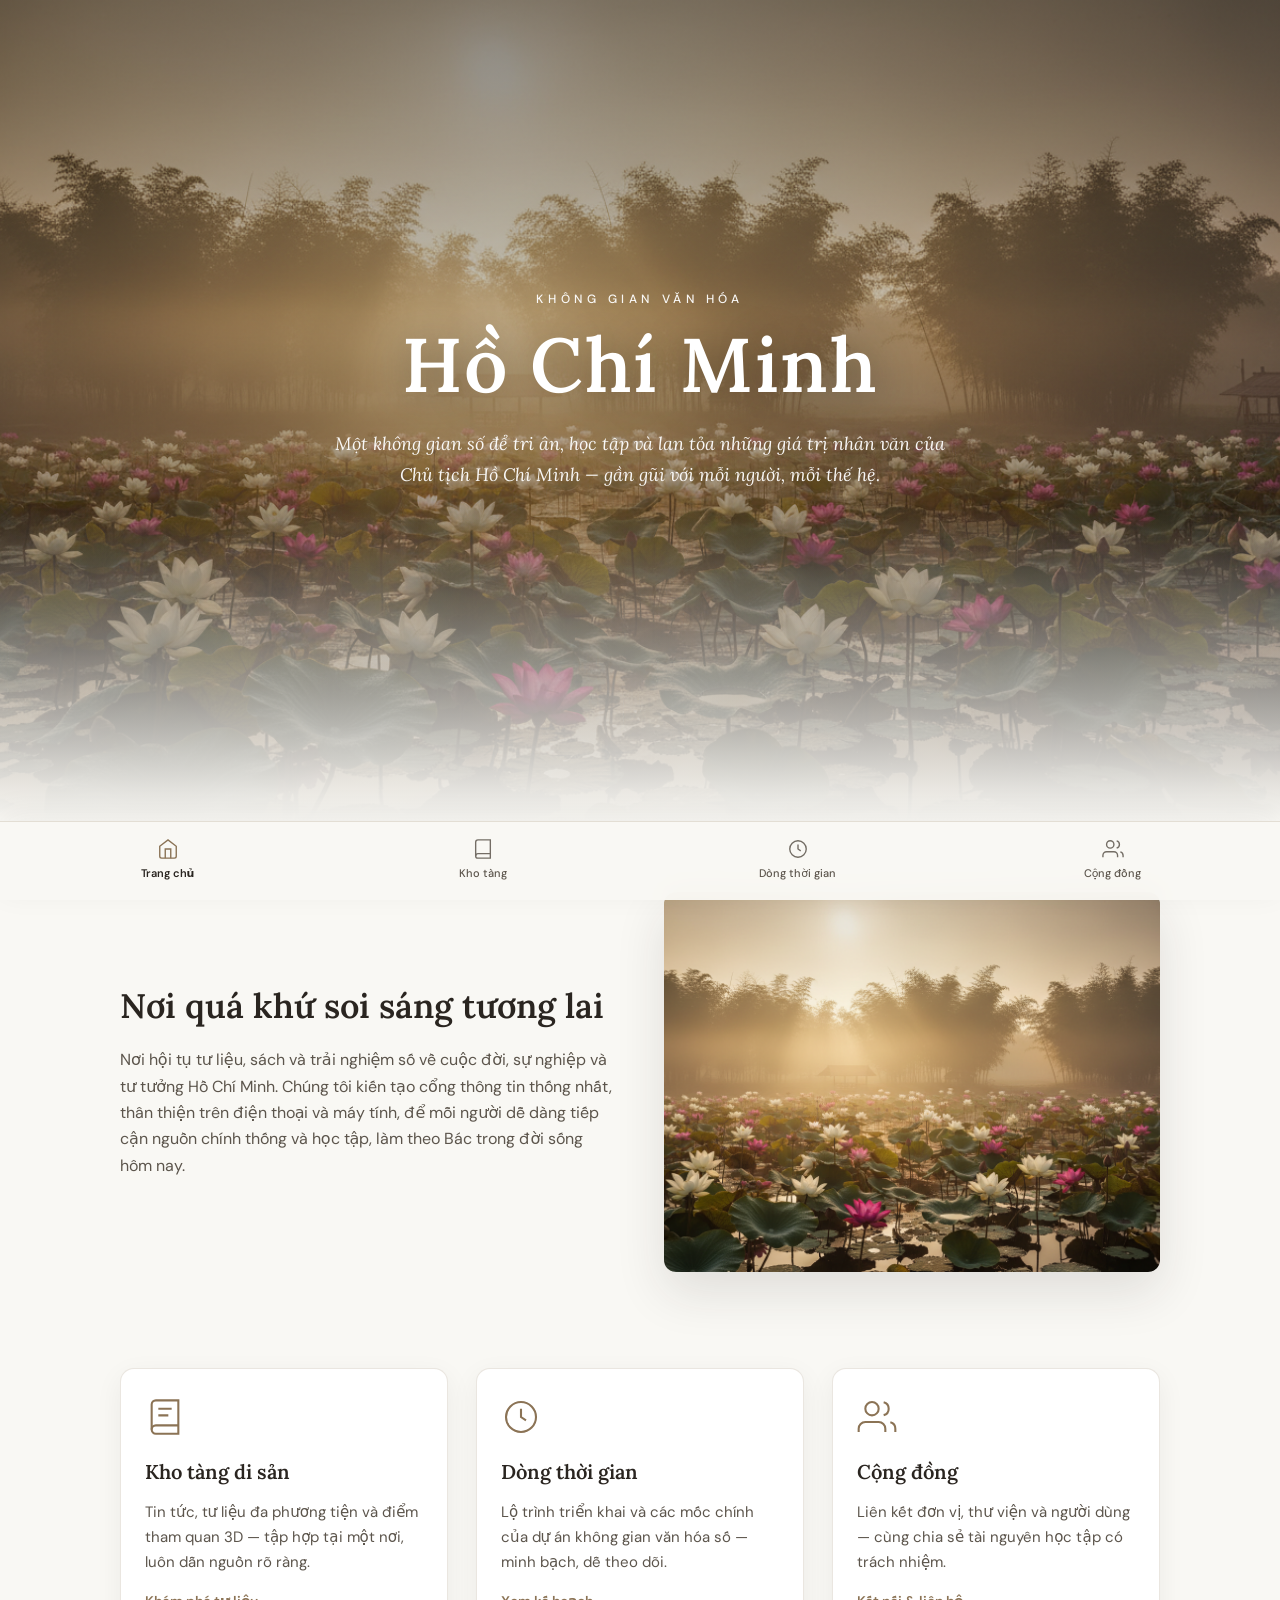
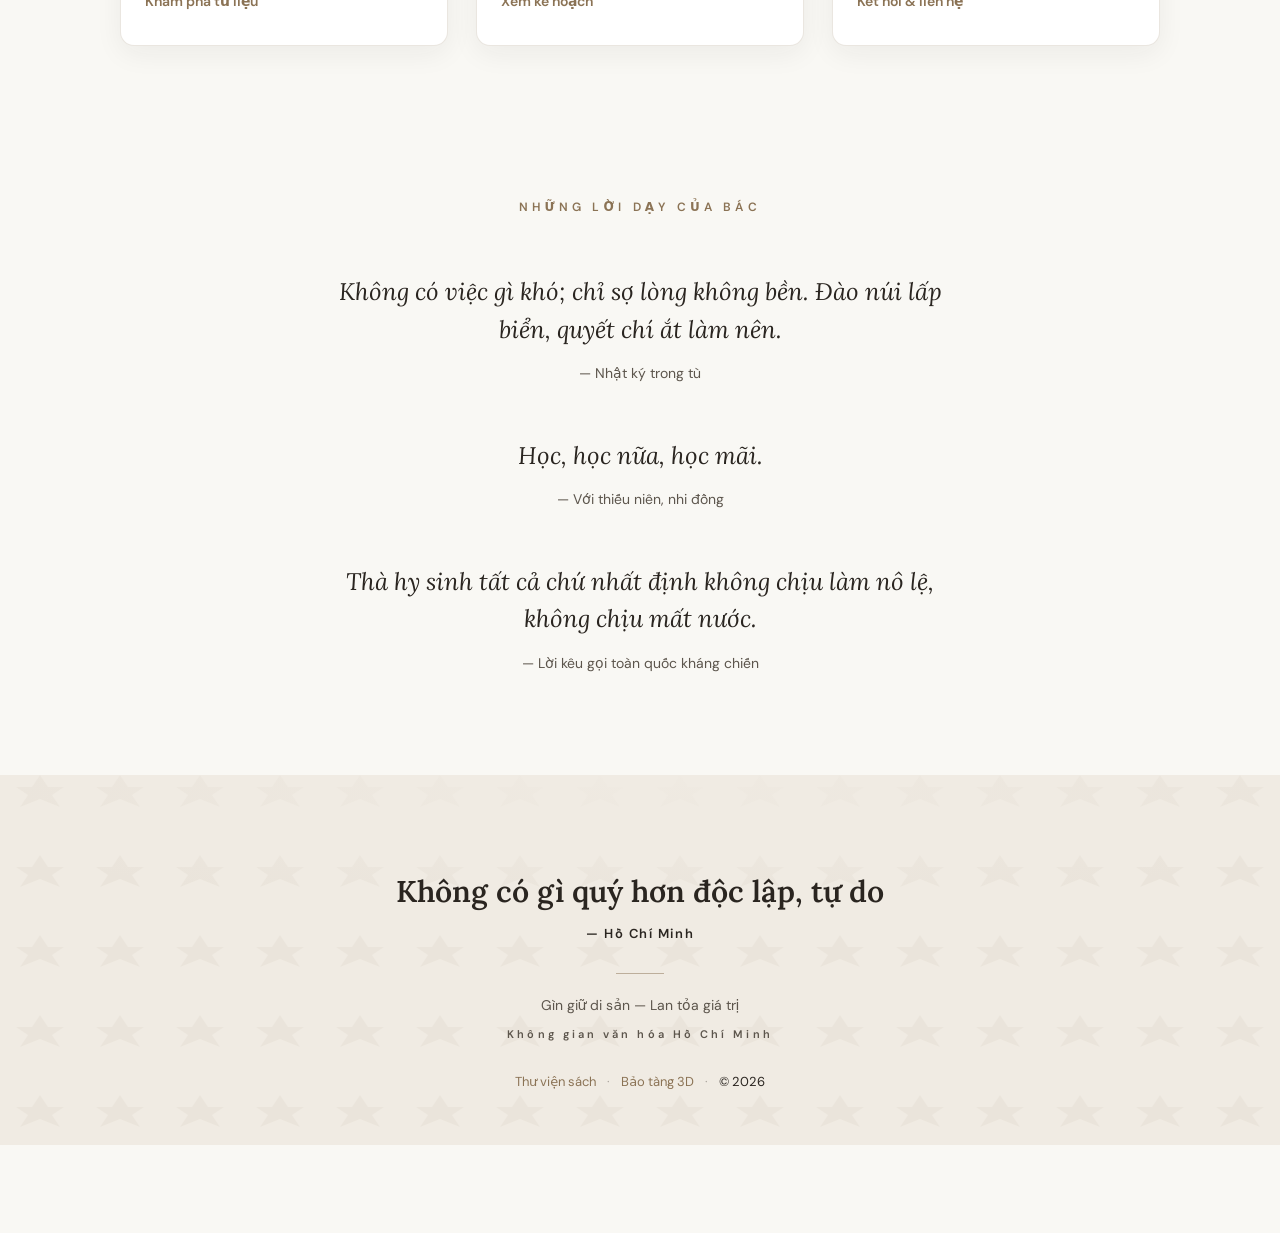
==== index.html @ 17a9cdb2 "Initial commit: Không gian văn hóa Hồ Chí Minh (static site) Co-authored-by: Cursor <cursoragent@cur" ====
<!doctype html>
<html lang="vi">
  <head>
    <meta charset="UTF-8" />
    <meta name="viewport" content="width=device-width, initial-scale=1.0" />
    <title>Không gian Văn hóa Hồ Chí Minh</title>
    <meta
      name="description"
      content="Không gian văn hóa Hồ Chí Minh trên không gian mạng — nơi quá khứ soi sáng tương lai."
    />
    <link rel="stylesheet" href="./landing.css" />
  </head>
  <body class="page-landing">
    <header class="landing-hero" role="banner">
      <div class="landing-hero__bg" aria-hidden="true"></div>
      <div class="landing-hero__fade" aria-hidden="true"></div>
      <div class="landing-hero__inner">
        <p class="landing-hero__label">Không gian văn hóa</p>
        <h1 class="landing-hero__title landing-serif">Hồ Chí Minh</h1>
        <p class="landing-hero__quote">
          Một không gian số để tri ân, học tập và lan tỏa những giá trị nhân văn
          của Chủ tịch Hồ Chí Minh — gần gũi với mỗi người, mỗi thế hệ.
        </p>
      </div>
    </header>

    <section class="landing-intro" data-reveal>
      <div class="landing-wrap">
        <div class="landing-intro__grid">
          <div>
            <h2 class="landing-intro__title">Nơi quá khứ soi sáng tương lai</h2>
            <p class="landing-intro__text">
              Nơi hội tụ tư liệu, sách và trải nghiệm số về cuộc đời, sự nghiệp
              và tư tưởng Hồ Chí Minh. Chúng tôi kiến tạo cổng thông tin thống
              nhất, thân thiện trên điện thoại và máy tính, để mỗi người dễ dàng
              tiếp cận nguồn chính thống và học tập, làm theo Bác trong đời
              sống hôm nay.
            </p>
          </div>
          <figure class="landing-intro__figure">
            <img
              src="./assets/hero-reference.png"
              alt="Không gian làm việc với sách và đèn dầu, gợi nhớ phong thái giản dị"
              width="1200"
              height="800"
              loading="lazy"
              decoding="async"
            />
          </figure>
        </div>
      </div>
    </section>

    <section class="landing-features" aria-labelledby="features-heading">
      <div class="landing-wrap">
        <h2 id="features-heading" class="visually-hidden">Ba trụ cột nội dung</h2>
        <div class="landing-cards">
          <article class="landing-card" data-reveal>
            <div class="landing-card__icon" aria-hidden="true">
              <svg viewBox="0 0 24 24" fill="none" stroke="currentColor" stroke-width="1.25">
                <path d="M4 19.5A2.5 2.5 0 0 1 6.5 17H20" />
                <path d="M6.5 2H20v20H6.5A2.5 2.5 0 0 1 4 19.5v-15A2.5 2.5 0 0 1 6.5 2z" />
                <path d="M8 7h8M8 11h6" />
              </svg>
            </div>
            <h3 class="landing-card__title">Kho tàng di sản</h3>
            <p class="landing-card__text">
              Tin tức, tư liệu đa phương tiện và điểm tham quan 3D — tập hợp tại
              một nơi, luôn dẫn nguồn rõ ràng.
            </p>
            <a class="landing-card__link" href="./tu-lieu.html">Khám phá tư liệu</a>
          </article>

          <article class="landing-card" data-reveal>
            <div class="landing-card__icon" aria-hidden="true">
              <svg viewBox="0 0 24 24" fill="none" stroke="currentColor" stroke-width="1.25">
                <circle cx="12" cy="12" r="9" />
                <path d="M12 7v5l3 2" />
              </svg>
            </div>
            <h3 class="landing-card__title">Dòng thời gian</h3>
            <p class="landing-card__text">
              Lộ trình triển khai và các mốc chính của dự án không gian văn hóa
              số — minh bạch, dễ theo dõi.
            </p>
            <a class="landing-card__link" href="./ke-hoach.html">Xem kế hoạch</a>
          </article>

          <article class="landing-card" data-reveal>
            <div class="landing-card__icon" aria-hidden="true">
              <svg viewBox="0 0 24 24" fill="none" stroke="currentColor" stroke-width="1.25">
                <path d="M17 21v-2a4 4 0 0 0-4-4H5a4 4 0 0 0-4 4v2" />
                <circle cx="9" cy="7" r="4" />
                <path d="M23 21v-2a4 4 0 0 0-3-3.87M16 3.13a4 4 0 0 1 0 7.75" />
              </svg>
            </div>
            <h3 class="landing-card__title">Cộng đồng</h3>
            <p class="landing-card__text">
              Liên kết đơn vị, thư viện và người dùng — cùng chia sẻ tài nguyên
              học tập có trách nhiệm.
            </p>
            <a class="landing-card__link" href="./lien-he.html">Kết nối &amp; liên hệ</a>
          </article>
        </div>
      </div>
    </section>

    <section class="landing-quotes" aria-labelledby="quotes-label">
      <p id="quotes-label" class="landing-quotes__label">Những lời dạy của Bác</p>
      <div class="landing-wrap">
        <div class="landing-quote-block" data-reveal>
          <blockquote>
            Không có việc gì khó; chỉ sợ lòng không bền. Đào núi lấp biển, quyết
            chí ắt làm nên.
          </blockquote>
          <cite>— Nhật ký trong tù</cite>
        </div>
        <div class="landing-quote-block" data-reveal>
          <blockquote>Học, học nữa, học mãi.</blockquote>
          <cite>— Với thiếu niên, nhi đồng</cite>
        </div>
        <div class="landing-quote-block" data-reveal>
          <blockquote>
            Thà hy sinh tất cả chứ nhất định không chịu làm nô lệ, không chịu mất
            nước.
          </blockquote>
          <cite>— Lời kêu gọi toàn quốc kháng chiến</cite>
        </div>
      </div>
    </section>

    <footer class="landing-foot">
      <div class="landing-foot__inner">
        <p class="landing-foot__quote landing-serif">
          Không có gì quý hơn độc lập, tự do
        </p>
        <p class="landing-foot__attr">— Hồ Chí Minh</p>
        <div class="landing-foot__rule" aria-hidden="true"></div>
        <p class="landing-foot__tag">Gìn giữ di sản — Lan tỏa giá trị</p>
        <p class="landing-foot__brand">Không gian văn hóa Hồ Chí Minh</p>
        <p class="landing-foot__links">
          <a href="./thu-vien.html">Thư viện sách</a>
          <span class="landing-foot__sep">·</span>
          <a href="./bao-tang-3d.html">Bảo tàng 3D</a>
          <span class="landing-foot__sep">·</span>
          <span>&copy; <span id="current-year"></span></span>
        </p>
      </div>
    </footer>

    <nav class="landing-dock" aria-label="Điều hướng chính">
      <a class="is-active" href="./index.html" aria-current="page">
        <svg viewBox="0 0 24 24" fill="none" stroke="currentColor" stroke-width="1.5">
          <path d="M3 9l9-7 9 7v11a2 2 0 0 1-2 2H5a2 2 0 0 1-2-2z" />
          <polyline points="9 22 9 12 15 12 15 22" />
        </svg>
        Trang chủ
      </a>
      <a href="./tu-lieu.html">
        <svg viewBox="0 0 24 24" fill="none" stroke="currentColor" stroke-width="1.5">
          <path d="M4 19.5A2.5 2.5 0 0 1 6.5 17H20" />
          <path d="M6.5 2H20v20H6.5A2.5 2.5 0 0 1 4 19.5v-15A2.5 2.5 0 0 1 6.5 2z" />
        </svg>
        Kho tàng
      </a>
      <a href="./ke-hoach.html">
        <svg viewBox="0 0 24 24" fill="none" stroke="currentColor" stroke-width="1.5">
          <circle cx="12" cy="12" r="9" />
          <path d="M12 7v5l3 2" />
        </svg>
        Dòng thời gian
      </a>
      <a href="./lien-he.html">
        <svg viewBox="0 0 24 24" fill="none" stroke="currentColor" stroke-width="1.5">
          <path d="M17 21v-2a4 4 0 0 0-4-4H5a4 4 0 0 0-4 4v2" />
          <circle cx="9" cy="7" r="4" />
          <path d="M23 21v-2a4 4 0 0 0-3-3.87M16 3.13a4 4 0 0 1 0 7.75" />
        </svg>
        Cộng đồng
      </a>
    </nav>

    <script src="./landing.js" defer></script>
  </body>
</html>
---- landing.css ----
/* Trang chủ — Không gian văn hóa Hồ Chí Minh (theo thiết kế landing) */

@import url("https://fonts.googleapis.com/css2?family=DM+Sans:ital,opsz,wght@0,9..40,400;0,9..40,500;0,9..40,600;1,9..40,400&family=Lora:ital,wght@0,400;0,600;0,700;1,400;1,600&display=swap");

:root {
  --cream: #f9f8f4;
  --cream-deep: #f0ebe3;
  --ink: #2a2520;
  --ink-muted: #5c554c;
  --gold: #8b7355;
  --hero-fade: #f9f8f4;
}

body.page-landing {
  margin: 0;
  font-family: "DM Sans", system-ui, sans-serif;
  background: var(--cream);
  color: var(--ink);
  line-height: 1.65;
  padding-bottom: 88px;
}

body.page-landing * {
  box-sizing: border-box;
}

.visually-hidden {
  position: absolute;
  width: 1px;
  height: 1px;
  padding: 0;
  margin: -1px;
  overflow: hidden;
  clip: rect(0, 0, 0, 0);
  white-space: nowrap;
  border: 0;
}

.landing-serif {
  font-family: "Lora", Georgia, serif;
}

/* Hero */
.landing-hero {
  position: relative;
  min-height: min(92vh, 820px);
  display: flex;
  align-items: center;
  justify-content: center;
  text-align: center;
  color: #fff;
  isolation: isolate;
  background-color: #1a1510;
}

.landing-hero__bg {
  position: absolute;
  inset: 0;
  background-image: linear-gradient(
      to bottom,
      rgba(26, 21, 16, 0.45) 0%,
      rgba(26, 21, 16, 0.25) 38%,
      rgba(26, 21, 16, 0.55) 100%
    ),
    url("./assets/hero-reference.png");
  background-size: cover;
  background-position: center 35%;
  z-index: 0;
}

.landing-hero__fade {
  position: absolute;
  inset: 0;
  top: auto;
  height: 38%;
  background: linear-gradient(
    to bottom,
    transparent,
    var(--hero-fade)
  );
  z-index: 1;
  pointer-events: none;
}

.landing-hero__inner {
  position: relative;
  z-index: 2;
  width: min(720px, 90%);
  padding: 100px 0 140px;
}

.landing-hero__label {
  margin: 0 0 16px;
  font-size: 12px;
  font-weight: 500;
  letter-spacing: 0.38em;
  text-transform: uppercase;
  opacity: 0.95;
}

.landing-hero__title {
  margin: 0 0 24px;
  font-family: "Lora", Georgia, serif;
  font-weight: 600;
  font-size: clamp(42px, 9vw, 76px);
  line-height: 1.05;
  letter-spacing: 0.02em;
  text-shadow: 0 4px 40px rgba(0, 0, 0, 0.35);
}

.landing-hero__quote {
  margin: 0 auto;
  max-width: 34em;
  font-family: "Lora", Georgia, serif;
  font-size: clamp(15px, 2.2vw, 18px);
  font-style: italic;
  font-weight: 400;
  line-height: 1.7;
  opacity: 0.95;
}

/* Intro */
.landing-intro {
  padding: 72px 0 88px;
}

.landing-wrap {
  width: min(1040px, 92%);
  margin: 0 auto;
}

.landing-intro__grid {
  display: grid;
  grid-template-columns: 1fr 1fr;
  gap: 48px;
  align-items: center;
}

.landing-intro__title {
  margin: 0 0 20px;
  font-family: "Lora", Georgia, serif;
  font-size: clamp(26px, 3.4vw, 34px);
  font-weight: 600;
  line-height: 1.25;
  color: var(--ink);
}

.landing-intro__text {
  margin: 0;
  font-size: 16px;
  color: var(--ink-muted);
}

.landing-intro__figure {
  margin: 0;
  border-radius: 12px;
  overflow: hidden;
  box-shadow: 0 20px 50px rgba(42, 37, 32, 0.12);
}

.landing-intro__figure img {
  display: block;
  width: 100%;
  height: min(380px, 48vw);
  object-fit: cover;
  object-position: center;
}

/* Feature cards */
.landing-features {
  padding: 8px 0 96px;
}

.landing-cards {
  display: grid;
  grid-template-columns: repeat(3, 1fr);
  gap: 28px;
}

.landing-card {
  background: #fff;
  border: 1px solid rgba(139, 115, 85, 0.18);
  border-radius: 14px;
  padding: 28px 24px 30px;
  box-shadow: 0 8px 28px rgba(42, 37, 32, 0.06);
  transition: transform 0.35s ease, box-shadow 0.35s ease;
}

.landing-card:hover {
  transform: translateY(-4px);
  box-shadow: 0 16px 40px rgba(42, 37, 32, 0.1);
}

.landing-card__icon {
  width: 40px;
  height: 40px;
  margin-bottom: 18px;
  color: var(--gold);
}

.landing-card__icon svg {
  width: 100%;
  height: 100%;
}

.landing-card__title {
  margin: 0 0 12px;
  font-family: "Lora", Georgia, serif;
  font-size: 20px;
  font-weight: 600;
}

.landing-card__text {
  margin: 0;
  font-size: 15px;
  color: var(--ink-muted);
  line-height: 1.65;
}

.landing-card__link {
  display: inline-block;
  margin-top: 16px;
  font-size: 14px;
  font-weight: 600;
  color: var(--gold);
  text-decoration: none;
  border-bottom: 1px solid transparent;
  transition: border-color 0.2s ease;
}

.landing-card__link:hover {
  border-bottom-color: var(--gold);
}

/* Quotes */
.landing-quotes {
  padding: 56px 0 100px;
  text-align: center;
}

.landing-quotes__label {
  margin: 0 0 56px;
  font-size: 12px;
  font-weight: 600;
  letter-spacing: 0.35em;
  text-transform: uppercase;
  color: var(--gold);
}

.landing-quote-block {
  margin: 0 auto 52px;
  max-width: 640px;
}

.landing-quote-block:last-child {
  margin-bottom: 0;
}

.landing-quote-block blockquote {
  margin: 0 0 14px;
  font-family: "Lora", Georgia, serif;
  font-size: clamp(19px, 2.6vw, 24px);
  font-style: italic;
  font-weight: 400;
  line-height: 1.55;
  color: var(--ink);
}

.landing-quote-block cite {
  display: block;
  font-family: "DM Sans", sans-serif;
  font-size: 14px;
  font-style: normal;
  color: var(--ink-muted);
}

/* Footer band */
.landing-foot {
  position: relative;
  padding: 96px 24px 40px;
  text-align: center;
  background-color: var(--cream-deep);
  background-image: url("data:image/svg+xml,%3Csvg xmlns='http://www.w3.org/2000/svg' width='80' height='80' viewBox='0 0 80 80'%3E%3Cpath fill='%238b7355' fill-opacity='0.06' d='M40 0L48 12h16L52 20l8 12-20-8-20 8 8-12-12-8h16z'/%3E%3C/svg%3E");
  overflow: hidden;
}

.landing-foot::before {
  content: "";
  position: absolute;
  inset: 0;
  background: radial-gradient(
    ellipse 90% 60% at 50% 0%,
    rgba(240, 235, 227, 0.9),
    transparent 65%
  );
  pointer-events: none;
}

.landing-foot__inner {
  position: relative;
  z-index: 1;
  max-width: 720px;
  margin: 0 auto;
}

.landing-foot__quote {
  margin: 0 0 12px;
  font-family: "Lora", Georgia, serif;
  font-size: clamp(22px, 3.5vw, 30px);
  font-weight: 600;
  line-height: 1.35;
}

.landing-foot__attr {
  margin: 0 0 28px;
  font-size: 13px;
  font-weight: 600;
  letter-spacing: 0.12em;
}

.landing-foot__rule {
  width: 48px;
  height: 1px;
  margin: 0 auto 20px;
  background: var(--gold);
  opacity: 0.5;
}

.landing-foot__tag {
  margin: 0 0 8px;
  font-size: 14px;
  color: var(--ink-muted);
}

.landing-foot__brand {
  margin: 0;
  font-size: 11px;
  font-weight: 600;
  letter-spacing: 0.28em;
  color: var(--ink-muted);
}

.landing-foot__links {
  margin-top: 28px;
  font-size: 13px;
}

.landing-foot__links a {
  color: var(--gold);
  text-decoration: none;
}

.landing-foot__links a:hover {
  text-decoration: underline;
}

.landing-foot__sep {
  margin: 0 8px;
  color: rgba(92, 85, 76, 0.45);
}

/* Bottom nav */
.landing-dock {
  position: fixed;
  left: 0;
  right: 0;
  bottom: 0;
  z-index: 100;
  display: flex;
  justify-content: space-around;
  align-items: stretch;
  gap: 4px;
  padding: 10px 12px calc(12px + env(safe-area-inset-bottom, 0));
  background: rgba(249, 248, 244, 0.94);
  backdrop-filter: blur(12px);
  -webkit-backdrop-filter: blur(12px);
  border-top: 1px solid rgba(139, 115, 85, 0.2);
  box-shadow: 0 -8px 32px rgba(42, 37, 32, 0.06);
}

.landing-dock a {
  flex: 1;
  display: flex;
  flex-direction: column;
  align-items: center;
  justify-content: flex-start;
  gap: 4px;
  padding: 6px 4px;
  font-size: 11px;
  font-weight: 500;
  color: var(--ink-muted);
  text-decoration: none;
  border-radius: 10px;
  transition: background 0.2s ease, color 0.2s ease;
}

.landing-dock a svg {
  width: 22px;
  height: 22px;
  opacity: 0.85;
}

.landing-dock a:hover,
.landing-dock a:focus-visible {
  background: rgba(139, 115, 85, 0.1);
  color: var(--ink);
  outline: none;
}

.landing-dock a.is-active {
  color: var(--ink);
  font-weight: 600;
}

.landing-dock a.is-active svg {
  opacity: 1;
  color: var(--gold);
}

/* Scroll reveal */
[data-reveal] {
  opacity: 0;
  transform: translateY(18px);
  transition: opacity 0.65s ease, transform 0.65s ease;
}

[data-reveal].is-visible {
  opacity: 1;
  transform: none;
}

@media (max-width: 880px) {
  .landing-intro__grid {
    grid-template-columns: 1fr;
    gap: 36px;
  }

  .landing-intro__figure img {
    height: 280px;
  }

  .landing-cards {
    grid-template-columns: 1fr;
  }
}

@media (prefers-reduced-motion: reduce) {
  [data-reveal] {
    opacity: 1;
    transform: none;
    transition: none;
  }

  .landing-card {
    transition: none;
  }

  .landing-card:hover {
    transform: none;
  }
}

/* ——— Trang nội dung (cùng hệ với trang chủ) ——— */

.landing-hero--page {
  min-height: 0;
  align-items: flex-end;
}

.landing-hero--page .landing-hero__bg {
  background-position: center 40%;
}

.landing-hero__inner--page {
  padding: 72px 0 96px;
  width: min(880px, 92%);
  text-align: center;
}

.landing-hero--page .landing-hero__title {
  font-size: clamp(28px, 5vw, 46px);
  margin-bottom: 16px;
}

.landing-hero__desc {
  margin: 0 auto;
  max-width: 40em;
  font-family: "DM Sans", system-ui, sans-serif;
  font-size: clamp(15px, 2vw, 17px);
  font-style: normal;
  font-weight: 400;
  line-height: 1.65;
  opacity: 0.92;
}

.landing-page-main {
  padding: 28px 0 108px;
}

body.page-landing .container {
  width: min(1040px, 92%);
  margin: 0 auto;
}

body.page-landing main.container {
  padding-left: 0;
  padding-right: 0;
}

body.page-landing .block {
  background: #fff;
  border: 1px solid rgba(139, 115, 85, 0.18);
  border-radius: 14px;
  padding: 26px 22px 28px;
  margin: 0 0 22px;
  box-shadow: 0 8px 28px rgba(42, 37, 32, 0.06);
}

body.page-landing .block:last-child {
  margin-bottom: 0;
}

body.page-landing .block h2 {
  margin: 0 0 10px;
  font-family: "Lora", Georgia, serif;
  font-size: clamp(21px, 2.5vw, 28px);
  font-weight: 600;
  color: var(--ink);
}

body.page-landing .section-head {
  display: flex;
  justify-content: space-between;
  align-items: baseline;
  gap: 12px;
  flex-wrap: wrap;
  margin-bottom: 6px;
}

body.page-landing .section-head h2 {
  margin: 0;
}

body.page-landing .count {
  margin: 0;
  font-size: 14px;
  color: var(--ink-muted);
}

body.page-landing .count strong {
  color: var(--ink);
  font-weight: 600;
}

body.page-landing .controls {
  display: grid;
  grid-template-columns: 1fr 220px;
  gap: 14px;
  margin-top: 8px;
}

body.page-landing .search-wrap,
body.page-landing .filter-wrap {
  display: block;
  margin: 14px 0 18px;
}

body.page-landing .search-wrap span,
body.page-landing .filter-wrap span {
  display: block;
  margin-bottom: 8px;
  color: var(--ink-muted);
  font-size: 14px;
}

body.page-landing input[type="text"],
body.page-landing select {
  width: 100%;
  padding: 12px 14px;
  border: 1px solid rgba(139, 115, 85, 0.28);
  border-radius: 10px;
  font-size: 15px;
  font-family: inherit;
  background: #fff;
  color: var(--ink);
}

body.page-landing input[type="text"]:focus,
body.page-landing select:focus {
  outline: 2px solid rgba(139, 115, 85, 0.35);
  outline-offset: 0;
}

body.page-landing .grid {
  display: grid;
  grid-template-columns: repeat(auto-fit, minmax(260px, 1fr));
  gap: 16px;
  margin-top: 8px;
}

body.page-landing .card {
  border: 1px solid rgba(139, 115, 85, 0.16);
  border-radius: 12px;
  padding: 16px 16px 18px;
  background: #fff;
  display: flex;
  flex-direction: column;
  gap: 10px;
  box-shadow: 0 4px 18px rgba(42, 37, 32, 0.05);
}

body.page-landing .card h3 {
  margin: 0;
  font-family: "Lora", Georgia, serif;
  font-size: 17px;
  line-height: 1.35;
  font-weight: 600;
  color: var(--ink);
}

body.page-landing .card p,
body.page-landing .muted {
  margin: 0;
  color: var(--ink-muted);
  font-size: 14px;
}

body.page-landing .meta {
  color: var(--ink-muted);
  font-size: 13px;
}

body.page-landing .badge {
  display: inline-block;
  width: fit-content;
  font-size: 11px;
  font-weight: 600;
  letter-spacing: 0.04em;
  text-transform: uppercase;
  color: var(--gold);
  background: rgba(139, 115, 85, 0.12);
  border-radius: 999px;
  padding: 4px 10px;
}

body.page-landing .badge.success {
  background: rgba(46, 125, 50, 0.12);
  color: #2e7d32;
}

body.page-landing .card .actions {
  margin-top: auto;
  display: flex;
  gap: 8px;
  flex-wrap: wrap;
}

body.page-landing .btn {
  display: inline-block;
  text-decoration: none;
  border-radius: 10px;
  padding: 10px 16px;
  font-weight: 600;
  font-size: 14px;
  border: 0;
  cursor: pointer;
  font-family: inherit;
}

body.page-landing .btn.primary {
  background: var(--gold);
  color: #fff;
}

body.page-landing .btn.primary:hover {
  filter: brightness(1.05);
}

body.page-landing .btn.secondary {
  background: rgba(139, 115, 85, 0.12);
  color: var(--ink);
}

body.page-landing .btn.secondary:hover {
  background: rgba(139, 115, 85, 0.2);
}

body.page-landing .goals {
  margin: 12px 0 0;
  padding-left: 20px;
  color: var(--ink-muted);
}

body.page-landing .goals li {
  margin-bottom: 8px;
}

body.page-landing .goals li:last-child {
  margin-bottom: 0;
}

body.page-landing .note {
  background: rgba(139, 115, 85, 0.08);
  border: 1px solid rgba(139, 115, 85, 0.22);
  border-radius: 10px;
  padding: 14px 16px;
  margin-top: 16px;
  font-size: 14px;
  color: var(--ink-muted);
}

body.page-landing .note strong {
  color: var(--ink);
}

body.page-landing .timeline {
  border-left: 3px solid rgba(139, 115, 85, 0.35);
  margin-left: 10px;
  padding-left: 18px;
}

body.page-landing .timeline-item {
  position: relative;
  margin-bottom: 18px;
  padding-bottom: 8px;
}

body.page-landing .timeline-item:last-child {
  margin-bottom: 0;
}

body.page-landing .timeline-item::before {
  content: "";
  position: absolute;
  left: -25px;
  top: 6px;
  width: 11px;
  height: 11px;
  border-radius: 50%;
  background: var(--gold);
  box-shadow: 0 0 0 3px rgba(139, 115, 85, 0.2);
}

body.page-landing .timeline-item h3 {
  margin: 0 0 6px;
  font-family: "Lora", Georgia, serif;
  font-size: 18px;
  font-weight: 600;
}

body.page-landing .kpi {
  font-size: 12px;
  font-weight: 600;
  letter-spacing: 0.12em;
  text-transform: uppercase;
  color: var(--gold);
  margin: 0 0 6px;
}

@media (max-width: 760px) {
  body.page-landing .controls {
    grid-template-columns: 1fr;
  }

  .landing-hero__inner--page {
    padding: 56px 0 72px;
  }
}
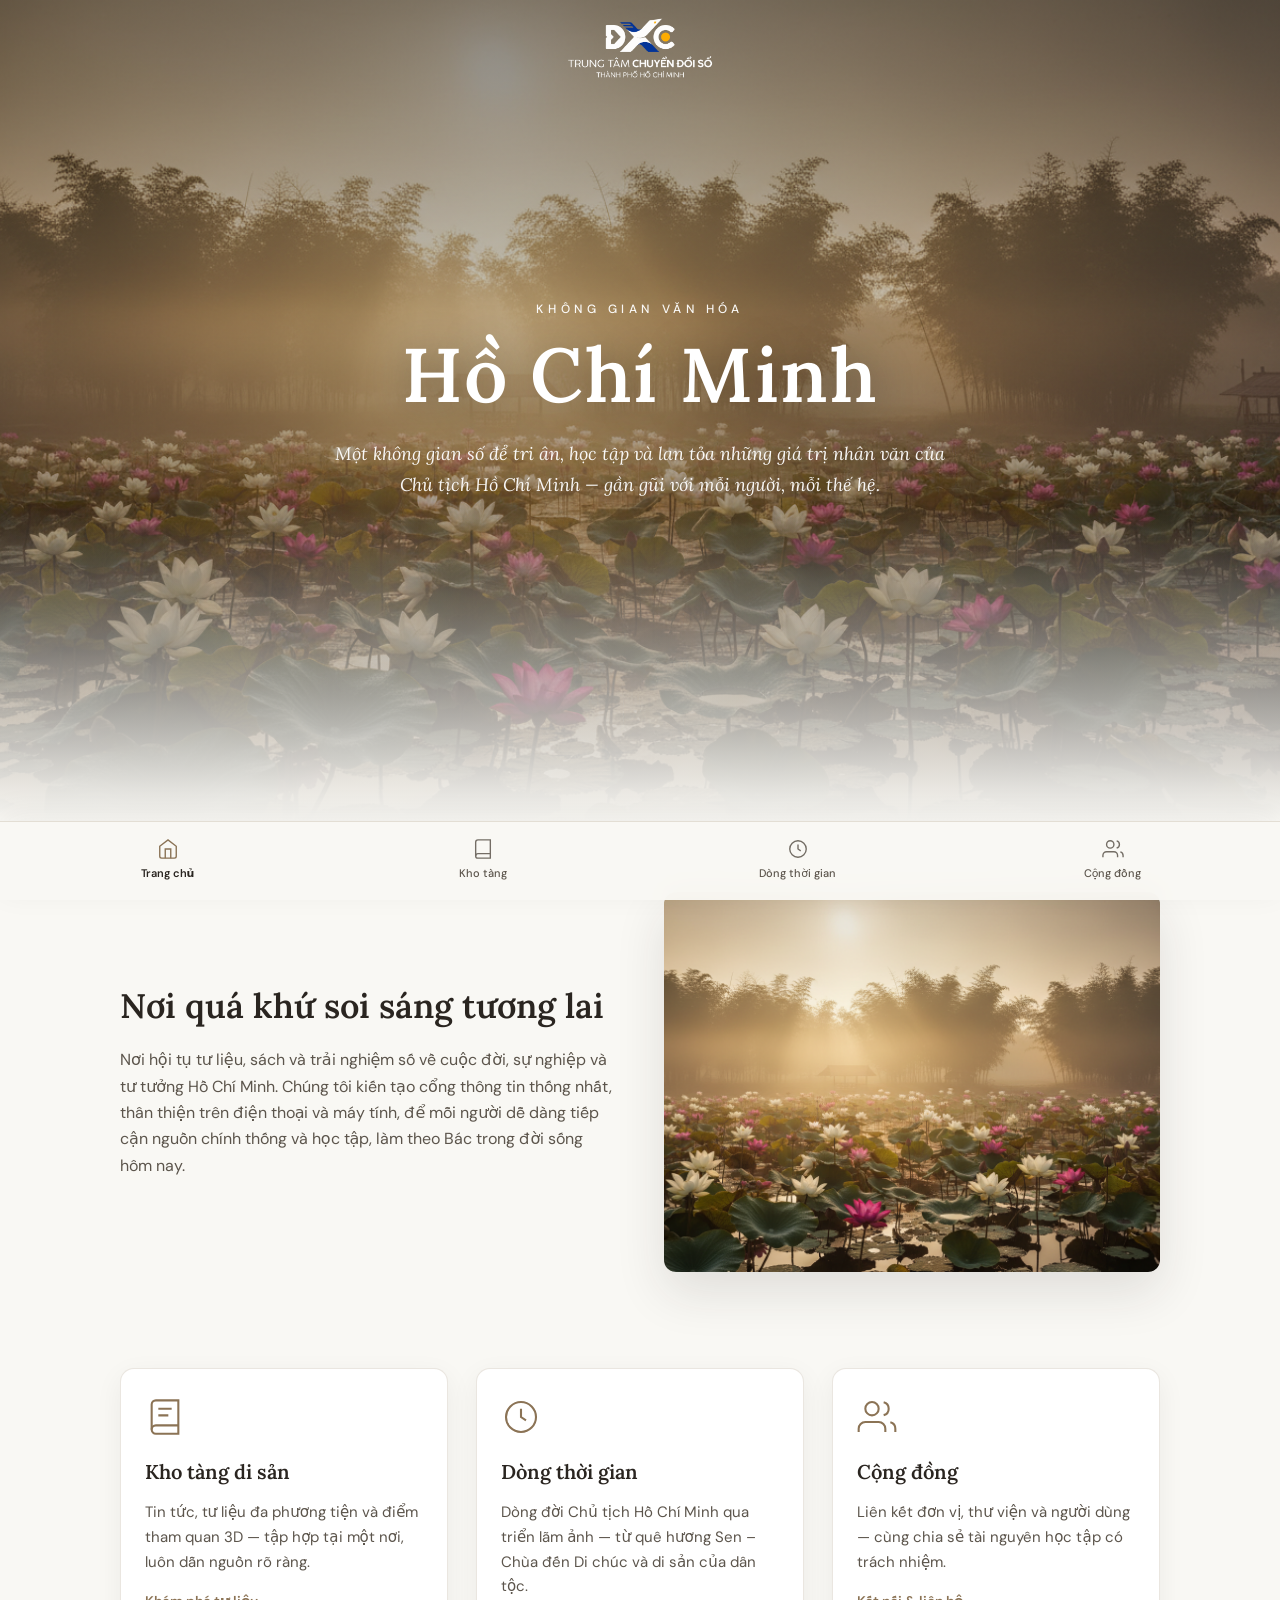
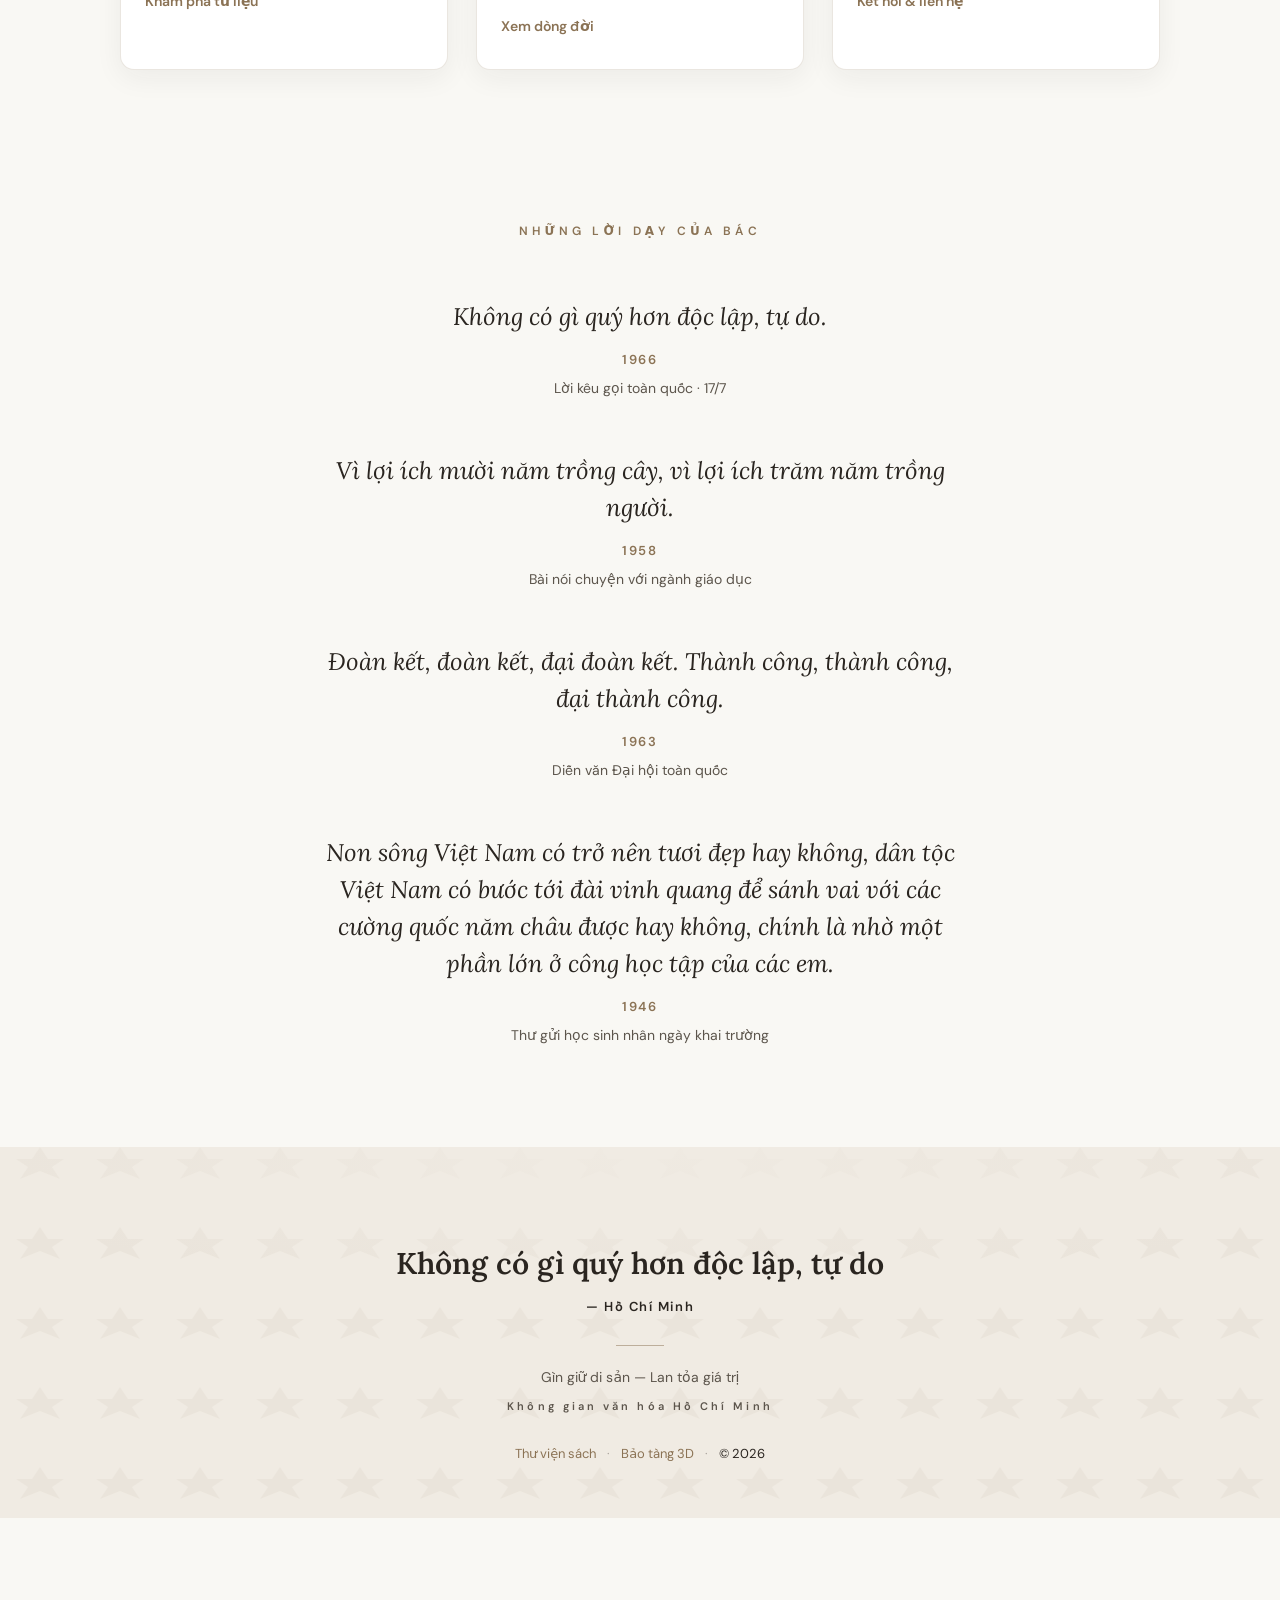
==== commit 9d8308bc: "them logo" ====
--- a/index.html
+++ b/index.html
@@ -14,6 +14,16 @@
     <header class="landing-hero" role="banner">
       <div class="landing-hero__bg" aria-hidden="true"></div>
       <div class="landing-hero__fade" aria-hidden="true"></div>
+      <a class="site-brand" href="./index.html" aria-label="Trung tâm Chuyển đổi số Thành phố Hồ Chí Minh — về trang chủ">
+        <img
+          class="site-brand__logo"
+          src="./Logo-full_ngang_trang.png"
+          alt="Trung tâm Chuyển đổi số Thành phố Hồ Chí Minh"
+          width="360"
+          height="147"
+          decoding="async"
+        />
+      </a>
       <div class="landing-hero__inner">
         <p class="landing-hero__label">Không gian văn hóa</p>
         <h1 class="landing-hero__title landing-serif">Hồ Chí Minh</h1>
@@ -80,10 +90,10 @@
             </div>
             <h3 class="landing-card__title">Dòng thời gian</h3>
             <p class="landing-card__text">
-              Lộ trình triển khai và các mốc chính của dự án không gian văn hóa
-              số — minh bạch, dễ theo dõi.
-            </p>
-            <a class="landing-card__link" href="./ke-hoach.html">Xem kế hoạch</a>
+              Dòng đời Chủ tịch Hồ Chí Minh qua triển lãm ảnh — từ quê hương Sen – Chùa
+              đến Di chúc và di sản của dân tộc.
+            </p>
+            <a class="landing-card__link" href="./ke-hoach.html">Xem dòng đời</a>
           </article>
 
           <article class="landing-card" data-reveal>
@@ -110,21 +120,41 @@
       <div class="landing-wrap">
         <div class="landing-quote-block" data-reveal>
           <blockquote>
-            Không có việc gì khó; chỉ sợ lòng không bền. Đào núi lấp biển, quyết
-            chí ắt làm nên.
-          </blockquote>
-          <cite>— Nhật ký trong tù</cite>
-        </div>
-        <div class="landing-quote-block" data-reveal>
-          <blockquote>Học, học nữa, học mãi.</blockquote>
-          <cite>— Với thiếu niên, nhi đồng</cite>
-        </div>
-        <div class="landing-quote-block" data-reveal>
-          <blockquote>
-            Thà hy sinh tất cả chứ nhất định không chịu làm nô lệ, không chịu mất
-            nước.
-          </blockquote>
-          <cite>— Lời kêu gọi toàn quốc kháng chiến</cite>
+            Không có gì quý hơn độc lập, tự do.
+          </blockquote>
+          <p class="landing-quote-block__meta">
+            <span class="landing-quote-block__year">1966</span>
+            <cite>Lời kêu gọi toàn quốc · 17/7</cite>
+          </p>
+        </div>
+        <div class="landing-quote-block" data-reveal>
+          <blockquote>
+            Vì lợi ích mười năm trồng cây, vì lợi ích trăm năm trồng người.
+          </blockquote>
+          <p class="landing-quote-block__meta">
+            <span class="landing-quote-block__year">1958</span>
+            <cite>Bài nói chuyện với ngành giáo dục</cite>
+          </p>
+        </div>
+        <div class="landing-quote-block" data-reveal>
+          <blockquote>
+            Đoàn kết, đoàn kết, đại đoàn kết. Thành công, thành công, đại thành công.
+          </blockquote>
+          <p class="landing-quote-block__meta">
+            <span class="landing-quote-block__year">1963</span>
+            <cite>Diễn văn Đại hội toàn quốc</cite>
+          </p>
+        </div>
+        <div class="landing-quote-block" data-reveal>
+          <blockquote>
+            Non sông Việt Nam có trở nên tươi đẹp hay không, dân tộc Việt Nam có bước
+            tới đài vinh quang để sánh vai với các cường quốc năm châu được hay không,
+            chính là nhờ một phần lớn ở công học tập của các em.
+          </blockquote>
+          <p class="landing-quote-block__meta">
+            <span class="landing-quote-block__year">1946</span>
+            <cite>Thư gửi học sinh nhân ngày khai trường</cite>
+          </p>
         </div>
       </div>
     </section>
@@ -141,7 +171,7 @@
         <p class="landing-foot__links">
           <a href="./thu-vien.html">Thư viện sách</a>
           <span class="landing-foot__sep">·</span>
-          <a href="./bao-tang-3d.html">Bảo tàng 3D</a>
+          <a href="./tu-lieu.html#bao-tang-3d">Bảo tàng 3D</a>
           <span class="landing-foot__sep">·</span>
           <span>&copy; <span id="current-year"></span></span>
         </p>
--- a/landing.css
+++ b/landing.css
@@ -18,6 +18,36 @@
   color: var(--ink);
   line-height: 1.65;
   padding-bottom: 88px;
+}
+
+body.page-redirect {
+  margin: 0;
+  min-height: 100vh;
+  display: flex;
+  align-items: center;
+  justify-content: center;
+  font-family: "DM Sans", system-ui, sans-serif;
+  background: var(--cream);
+  color: var(--ink);
+}
+
+.page-redirect__inner {
+  text-align: center;
+  padding: 24px;
+}
+
+.site-brand--static {
+  position: static;
+  transform: none;
+  display: inline-block;
+  margin: 0 auto 20px;
+  padding: 10px 18px;
+  background: #1a1510;
+  border-radius: 10px;
+}
+
+.site-brand--static .site-brand__logo {
+  height: clamp(48px, 12vw, 64px);
 }
 
 body.page-landing * {
@@ -82,11 +112,41 @@
   pointer-events: none;
 }
 
+.site-brand {
+  position: absolute;
+  top: max(18px, env(safe-area-inset-top, 0px));
+  left: 50%;
+  z-index: 3;
+  display: block;
+  line-height: 0;
+  transform: translateX(-50%);
+  opacity: 0.98;
+  transition: opacity 0.2s ease;
+}
+
+.site-brand:hover {
+  opacity: 1;
+}
+
+.site-brand:focus-visible {
+  outline: 2px solid rgba(255, 255, 255, 0.85);
+  outline-offset: 4px;
+  border-radius: 4px;
+}
+
+.site-brand__logo {
+  display: block;
+  height: clamp(44px, 10vw, 60px);
+  width: auto;
+  max-width: min(360px, 90vw);
+  object-fit: contain;
+}
+
 .landing-hero__inner {
   position: relative;
   z-index: 2;
   width: min(720px, 90%);
-  padding: 100px 0 140px;
+  padding: 120px 0 140px;
 }
 
 .landing-hero__label {
@@ -264,6 +324,22 @@
   font-weight: 400;
   line-height: 1.55;
   color: var(--ink);
+}
+
+.landing-quote-block__meta {
+  margin: 0;
+  display: flex;
+  flex-direction: column;
+  align-items: center;
+  gap: 6px;
+}
+
+.landing-quote-block__year {
+  font-family: "DM Sans", sans-serif;
+  font-size: 13px;
+  font-weight: 600;
+  letter-spacing: 0.12em;
+  color: var(--gold);
 }
 
 .landing-quote-block cite {
@@ -472,7 +548,7 @@
 }
 
 .landing-hero__inner--page {
-  padding: 72px 0 96px;
+  padding: 88px 0 96px;
   width: min(880px, 92%);
   text-align: center;
 }
@@ -511,7 +587,7 @@
   background: #fff;
   border: 1px solid rgba(139, 115, 85, 0.18);
   border-radius: 14px;
-  padding: 26px 22px 28px;
+  padding: 22px 26px;
   margin: 0 0 22px;
   box-shadow: 0 8px 28px rgba(42, 37, 32, 0.06);
 }
@@ -757,6 +833,154 @@
   margin: 0 0 6px;
 }
 
+body.page-landing .timeline-highlights {
+  margin: 10px 0 0;
+  padding-left: 1.15rem;
+  font-size: 14px;
+  color: var(--ink-muted);
+  line-height: 1.55;
+}
+
+body.page-landing .timeline-highlights li {
+  margin-bottom: 6px;
+}
+
+body.page-landing .timeline-highlights li:last-child {
+  margin-bottom: 0;
+}
+
+body.page-landing .goals a {
+  color: var(--gold);
+  font-weight: 600;
+  text-decoration: none;
+}
+
+body.page-landing .goals a:hover {
+  text-decoration: underline;
+}
+
+body.page-landing .section-lead {
+  margin: 0 0 14px;
+  font-size: 15px;
+  line-height: 1.6;
+  color: var(--ink-muted);
+}
+
+body.page-landing .museum-portal a {
+  color: var(--gold);
+  font-weight: 600;
+  text-decoration: none;
+}
+
+body.page-landing .museum-portal a:hover {
+  text-decoration: underline;
+}
+
+body.page-landing .card__badges {
+  display: flex;
+  flex-wrap: wrap;
+  gap: 6px;
+  margin-bottom: 8px;
+}
+
+body.page-landing .card--museum .card__hint {
+  margin: 0 0 12px;
+  font-size: 13px;
+}
+
+body.page-landing .grid--museums {
+  margin-top: 16px;
+}
+
+body.page-landing #bao-tang-3d {
+  scroll-margin-top: 24px;
+}
+
+body.page-landing .block--infographic {
+  padding: 0;
+  overflow: hidden;
+}
+
+body.page-landing .block--infographic .infographic {
+  margin: 0;
+  line-height: 0;
+  border: none;
+  border-radius: 0;
+  background: transparent;
+  box-shadow: none;
+}
+
+body.page-landing .block--infographic .infographic img {
+  display: block;
+  width: 100%;
+  height: auto;
+  margin: 0;
+  border-radius: 0;
+}
+
+body.page-landing .timeline-gallery {
+  display: grid;
+  grid-template-columns: repeat(auto-fill, minmax(160px, 1fr));
+  gap: 14px;
+  margin-top: 16px;
+  padding-top: 4px;
+}
+
+body.page-landing .timeline-figure {
+  margin: 0;
+  border-radius: 10px;
+  overflow: hidden;
+  background: rgba(255, 255, 255, 0.65);
+  border: 1px solid rgba(139, 115, 85, 0.2);
+  box-shadow: 0 2px 10px rgba(44, 36, 24, 0.06);
+}
+
+body.page-landing .timeline-figure__link {
+  display: block;
+  aspect-ratio: 4 / 3;
+  overflow: hidden;
+  background: rgba(139, 115, 85, 0.08);
+}
+
+body.page-landing .timeline-figure__link img {
+  width: 100%;
+  height: 100%;
+  object-fit: cover;
+  transition: transform 0.25s ease;
+}
+
+body.page-landing .timeline-figure__link:hover img {
+  transform: scale(1.04);
+}
+
+body.page-landing .timeline-figure figcaption {
+  padding: 10px 10px 12px;
+  display: flex;
+  flex-direction: column;
+  gap: 4px;
+}
+
+body.page-landing .timeline-figure__code {
+  font-size: 11px;
+  font-weight: 700;
+  letter-spacing: 0.08em;
+  text-transform: uppercase;
+  color: var(--gold);
+}
+
+body.page-landing .timeline-figure__title {
+  font-size: 13px;
+  line-height: 1.45;
+  color: var(--ink-muted);
+}
+
+@media (max-width: 760px) {
+  body.page-landing .timeline-gallery {
+    grid-template-columns: repeat(2, minmax(0, 1fr));
+    gap: 10px;
+  }
+}
+
 @media (max-width: 760px) {
   body.page-landing .controls {
     grid-template-columns: 1fr;
